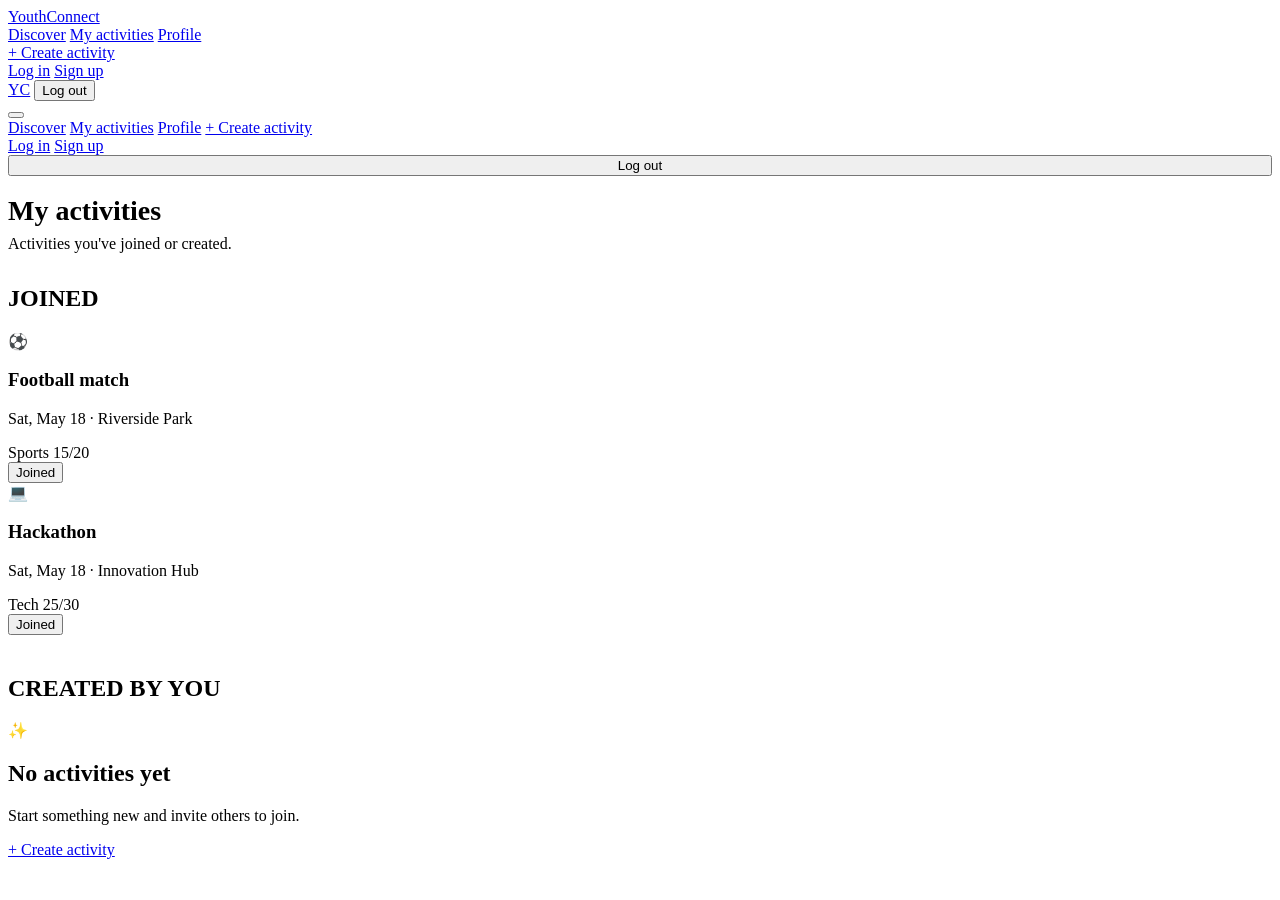
==== frontend/development-platform-massine_ayoub-master/activities.html @ 9eb91f44 "Add files via upload" ====
<!DOCTYPE html>
<html lang="en">
<head>
  <meta charset="UTF-8">
  <meta name="viewport" content="width=device-width, initial-scale=1.0">
  <title>YouthConnect — My Activities</title>
  <link rel="stylesheet" href="css/styles.css">
</head>
<body>
  <header class="navbar">
    <div class="navbar__inner">
      <a href="index.html" class="navbar__logo">YouthConnect</a>
      <nav class="navbar__nav" aria-label="Main navigation">
        <a href="index.html" class="navbar__link">Discover</a>
        <a href="activities.html" class="navbar__link navbar__link--active">My activities</a>
        <a href="profile.html" class="navbar__link">Profile</a>
      </nav>
      <div class="navbar__actions">
        <a href="create.html" class="btn-create nav-auth-only hidden">+ Create activity</a>
        <div class="navbar__auth-guest" id="navGuest">
          <a href="login.html" class="btn-nav-text">Log in</a>
          <a href="signup.html" class="btn-nav-signup">Sign up</a>
        </div>
        <div class="navbar__auth-user hidden" id="navUser">
          <a href="profile.html" class="navbar__avatar" id="navAvatar" aria-label="Profile">YC</a>
          <button type="button" class="btn-nav-logout" id="btnLogout">Log out</button>
        </div>
        <button type="button" class="navbar__hamburger" aria-label="Open menu" aria-expanded="false">
          <span></span><span></span><span></span>
        </button>
      </div>
    </div>
  </header>

  <nav class="mobile-menu" id="mobileMenu" aria-hidden="true">
    <a href="index.html" class="mobile-menu__link">Discover</a>
    <a href="activities.html" class="mobile-menu__link mobile-menu__link--active">My activities</a>
    <a href="profile.html" class="mobile-menu__link">Profile</a>
    <a href="create.html" class="btn-create nav-auth-only hidden">+ Create activity</a>
    <div class="mobile-menu__auth" id="mobileNavGuest">
      <a href="login.html" class="mobile-menu__link">Log in</a>
      <a href="signup.html" class="mobile-menu__link">Sign up</a>
    </div>
    <div class="mobile-menu__auth hidden" id="mobileNavUser">
      <button type="button" class="btn-nav-logout" id="btnLogoutMobile" style="width:100%">Log out</button>
    </div>
  </nav>

  <main class="main">
    <div class="page-header" style="text-align:left;padding-top:0">
      <h1 style="font-size:1.75rem;font-weight:800;margin-bottom:0.5rem">My activities</h1>
      <p style="color:var(--color-text-muted);margin:0">Activities you've joined or created.</p>
    </div>

    <section style="margin-top:2rem">
      <h2 class="section-title">JOINED</h2>
      <div class="activity-grid" style="margin-bottom:2.5rem">
        <article class="activity-card">
          <div class="activity-card__banner activity-card__banner--sports">
            <span class="activity-card__emoji">⚽</span>
          </div>
          <div class="activity-card__body">
            <h3 class="activity-card__title">Football match</h3>
            <p class="activity-card__meta">Sat, May 18 · Riverside Park</p>
            <div class="activity-card__footer">
              <div class="activity-card__left">
                <span class="badge badge--sports">Sports</span>
                <span class="activity-card__count">15/20</span>
              </div>
              <button type="button" class="btn-join joined">Joined</button>
            </div>
          </div>
        </article>
        <article class="activity-card">
          <div class="activity-card__banner activity-card__banner--tech">
            <span class="activity-card__emoji">💻</span>
          </div>
          <div class="activity-card__body">
            <h3 class="activity-card__title">Hackathon</h3>
            <p class="activity-card__meta">Sat, May 18 · Innovation Hub</p>
            <div class="activity-card__footer">
              <div class="activity-card__left">
                <span class="badge badge--tech">Tech</span>
                <span class="activity-card__count">25/30</span>
              </div>
              <button type="button" class="btn-join joined">Joined</button>
            </div>
          </div>
        </article>
      </div>

      <h2 class="section-title">CREATED BY YOU</h2>
      <div class="empty-state" id="createdEmpty">
        <div class="empty-state__icon">✨</div>
        <h2>No activities yet</h2>
        <p>Start something new and invite others to join.</p>
        <a href="create.html" class="btn btn--primary" style="display:inline-flex;width:auto;flex:none">+ Create activity</a>
      </div>
      <div class="activity-grid" id="createdList" style="display:none;margin-top:1rem"></div>
    </section>
  </main>

  <script src="js/app.js"></script>
  <script src="js/auth.js"></script>
  <script>
    (function () {
      const stored = JSON.parse(localStorage.getItem('youthconnect_created') || '[]');
      const empty = document.getElementById('createdEmpty');
      const list = document.getElementById('createdList');
      if (!stored.length) return;

      const emojiMap = { sports: '⚽', music: '🎵', art: '🎨', tech: '💻', outdoor: '🌿', other: '✨' };
      empty.style.display = 'none';
      list.style.display = 'grid';

      stored.forEach((item) => {
        const cat = item.category || 'other';
        const bannerCat = cat === 'other' ? 'music' : cat;
        const card = document.createElement('article');
        card.className = 'activity-card';
        card.innerHTML =
          '<div class="activity-card__banner activity-card__banner--' +
          bannerCat +
          '"><span class="activity-card__emoji">' +
          (emojiMap[cat] || '✨') +
          '</span></div>' +
          '<div class="activity-card__body"><h3 class="activity-card__title">' +
          item.title +
          '</h3><p class="activity-card__meta">' +
          (item.date || 'TBD') +
          ' · ' +
          (item.location || 'TBD') +
          '</p><div class="activity-card__footer"><span class="badge badge--' +
          bannerCat +
          '">' +
          cat.charAt(0).toUpperCase() +
          cat.slice(1) +
          '</span><span class="activity-card__count">1/' +
          (item.maxParticipants === 'unlimited' ? '∞' : item.maxParticipants) +
          '</span></div></div>';
        list.appendChild(card);
      });
    })();
  </script>
</body>
</html>
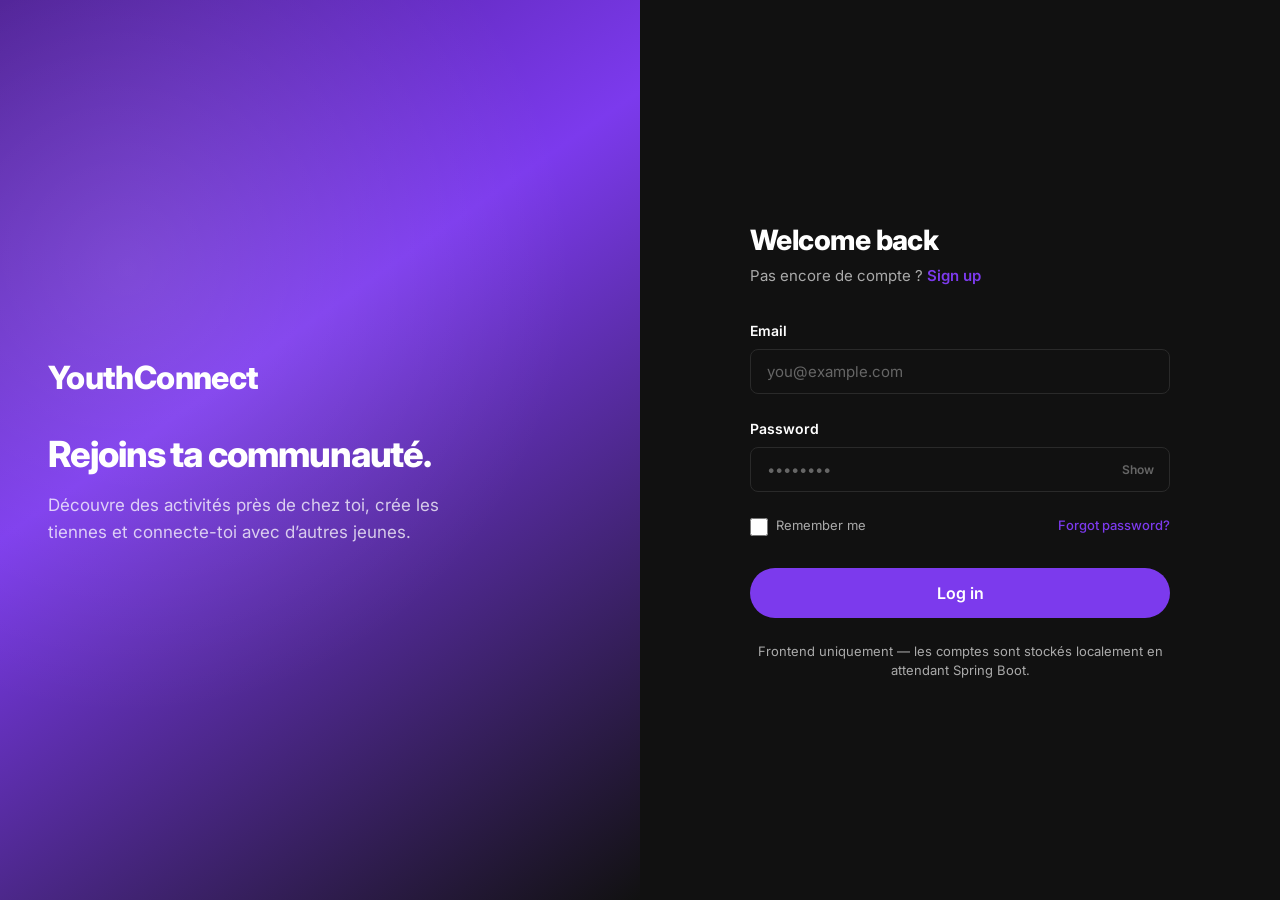
==== commit 3c6c520b: "Add files via upload" ====
--- a/frontend/development-platform-massine_ayoub-master/activities.html
+++ b/frontend/development-platform-massine_ayoub-master/activities.html
@@ -103,44 +103,75 @@
   <script src="js/app.js"></script>
   <script src="js/auth.js"></script>
   <script>
-    (function () {
-      const stored = JSON.parse(localStorage.getItem('youthconnect_created') || '[]');
+  (async function () {
+    const session = JSON.parse(localStorage.getItem('youthconnect_session') || 'null');
+    if (!session) return;
+
+    const API = 'http://localhost:8080/api';
+    const emojiMap = { sports: '⚽', music: '🎵', art: '🎨', tech: '💻', outdoor: '🌿', other: '✨' };
+
+    function createCard(activity, isJoined) {
+      const cat = activity.category?.name?.toLowerCase() || 'other';
+      const bannerCat = cat === 'other' ? 'music' : cat;
+      const card = document.createElement('article');
+      card.className = 'activity-card';
+      card.innerHTML = `
+        <div class="activity-card__banner activity-card__banner--${bannerCat}">
+          <span class="activity-card__emoji">${emojiMap[cat] || '✨'}</span>
+        </div>
+        <div class="activity-card__body">
+          <h3 class="activity-card__title">${activity.title}</h3>
+          <p class="activity-card__meta">${activity.activityDate ? new Date(activity.activityDate).toDateString() : 'TBD'} · ${activity.location || 'TBD'}</p>
+          <div class="activity-card__footer">
+            <div class="activity-card__left">
+              <span class="badge badge--${bannerCat}">${cat.charAt(0).toUpperCase() + cat.slice(1)}</span>
+              <span class="activity-card__count">0/${activity.maxParticipants || '∞'}</span>
+            </div>
+            ${isJoined ? '<button type="button" class="btn-join joined">Joined</button>' : ''}
+          </div>
+        </div>`;
+      return card;
+    }
+
+    // Load joined activities
+    try {
+      const res = await fetch(`${API}/activities/joined?email=${session.email}`);
+      const participations = await res.json();
+      const joinedGrid = document.querySelector('.activity-grid');
+
+      joinedGrid.innerHTML = '';
+      if (participations.length === 0) {
+        joinedGrid.innerHTML = '<p style="color:var(--color-text-muted)">You haven\'t joined any activities yet.</p>';
+      } else {
+        participations.forEach(p => {
+          joinedGrid.appendChild(createCard(p.activity, true));
+        });
+      }
+    } catch(e) {
+      console.error('Could not load joined activities:', e);
+    }
+
+    // Load created activities
+    try {
+      const res = await fetch(`${API}/activities/created?email=${session.email}`);
+      const created = await res.json();
       const empty = document.getElementById('createdEmpty');
       const list = document.getElementById('createdList');
-      if (!stored.length) return;
 
-      const emojiMap = { sports: '⚽', music: '🎵', art: '🎨', tech: '💻', outdoor: '🌿', other: '✨' };
-      empty.style.display = 'none';
-      list.style.display = 'grid';
-
-      stored.forEach((item) => {
-        const cat = item.category || 'other';
-        const bannerCat = cat === 'other' ? 'music' : cat;
-        const card = document.createElement('article');
-        card.className = 'activity-card';
-        card.innerHTML =
-          '<div class="activity-card__banner activity-card__banner--' +
-          bannerCat +
-          '"><span class="activity-card__emoji">' +
-          (emojiMap[cat] || '✨') +
-          '</span></div>' +
-          '<div class="activity-card__body"><h3 class="activity-card__title">' +
-          item.title +
-          '</h3><p class="activity-card__meta">' +
-          (item.date || 'TBD') +
-          ' · ' +
-          (item.location || 'TBD') +
-          '</p><div class="activity-card__footer"><span class="badge badge--' +
-          bannerCat +
-          '">' +
-          cat.charAt(0).toUpperCase() +
-          cat.slice(1) +
-          '</span><span class="activity-card__count">1/' +
-          (item.maxParticipants === 'unlimited' ? '∞' : item.maxParticipants) +
-          '</span></div></div>';
-        list.appendChild(card);
-      });
-    })();
-  </script>
+      if (created.length === 0) {
+        empty.style.display = '';
+        list.style.display = 'none';
+      } else {
+        empty.style.display = 'none';
+        list.style.display = 'grid';
+        created.forEach(activity => {
+          list.appendChild(createCard(activity, false));
+        });
+      }
+    } catch(e) {
+      console.error('Could not load created activities:', e);
+    }
+  })();
+</script>
 </body>
 </html>
--- a/frontend/development-platform-massine_ayoub-master/css/styles.css
+++ b/frontend/development-platform-massine_ayoub-master/css/styles.css
@@ -0,0 +1,1345 @@
+/* YouthConnect — Design System */
+:root {
+  --color-bg: #111111;
+  --color-bg-elevated: #1a1a1a;
+  --color-card: #1e1e1e;
+  --color-card-hover: #242424;
+  --color-primary: #7c3aed;
+  --color-primary-hover: #6d28d9;
+  --color-primary-glow: rgba(124, 58, 237, 0.35);
+  --color-text: #ffffff;
+  --color-text-muted: #aaaaaa;
+  --color-text-dim: #666666;
+  --color-border: #2a2a2a;
+  --color-border-focus: #7c3aed;
+
+  --badge-sports: #22c55e;
+  --badge-sports-bg: rgba(34, 197, 94, 0.15);
+  --badge-music: #a855f7;
+  --badge-music-bg: rgba(168, 85, 247, 0.15);
+  --badge-art: #f97316;
+  --badge-art-bg: rgba(249, 115, 22, 0.15);
+  --badge-tech: #3b82f6;
+  --badge-tech-bg: rgba(59, 130, 246, 0.15);
+  --badge-outdoor: #14b8a6;
+  --badge-outdoor-bg: rgba(20, 184, 166, 0.15);
+
+  --banner-sports: linear-gradient(135deg, #166534 0%, #22c55e 50%, #4ade80 100%);
+  --banner-music: linear-gradient(135deg, #581c87 0%, #a855f7 50%, #c084fc 100%);
+  --banner-art: linear-gradient(135deg, #9a3412 0%, #fb923c 50%, #fdba74 100%);
+  --banner-tech: linear-gradient(135deg, #1e3a8a 0%, #3b82f6 50%, #60a5fa 100%);
+  --banner-outdoor: linear-gradient(135deg, #134e4a 0%, #14b8a6 50%, #2dd4bf 100%);
+
+  --radius-card: 12px;
+  --radius-input: 8px;
+  --radius-pill: 9999px;
+
+  --space-xs: 0.25rem;
+  --space-sm: 0.5rem;
+  --space-md: 1rem;
+  --space-lg: 1.5rem;
+  --space-xl: 2rem;
+  --space-2xl: 3rem;
+
+  --transition: 0.2s ease;
+  --shadow-card: 0 4px 24px rgba(0, 0, 0, 0.4);
+  --shadow-card-hover: 0 12px 40px rgba(0, 0, 0, 0.5), 0 0 0 1px rgba(124, 58, 237, 0.1);
+  --nav-height: 72px;
+  --max-width: 1200px;
+}
+
+*,
+*::before,
+*::after {
+  box-sizing: border-box;
+  margin: 0;
+  padding: 0;
+}
+
+html {
+  scroll-behavior: smooth;
+}
+
+body {
+  font-family: 'Inter', -apple-system, BlinkMacSystemFont, sans-serif;
+  background: var(--color-bg);
+  color: var(--color-text);
+  line-height: 1.5;
+  min-height: 100vh;
+  -webkit-font-smoothing: antialiased;
+}
+
+a {
+  color: inherit;
+  text-decoration: none;
+}
+
+img {
+  max-width: 100%;
+  display: block;
+}
+
+button {
+  font-family: inherit;
+  cursor: pointer;
+  border: none;
+  background: none;
+}
+
+input,
+textarea,
+select {
+  font-family: inherit;
+}
+
+/* ——— Navbar ——— */
+.navbar {
+  position: sticky;
+  top: 0;
+  z-index: 100;
+  background: rgba(17, 17, 17, 0.85);
+  backdrop-filter: blur(16px);
+  border-bottom: 1px solid var(--color-border);
+  height: var(--nav-height);
+}
+
+.navbar__inner {
+  max-width: var(--max-width);
+  margin: 0 auto;
+  padding: 0 var(--space-lg);
+  height: 100%;
+  display: flex;
+  align-items: center;
+  justify-content: space-between;
+  gap: var(--space-md);
+}
+
+.navbar__logo {
+  font-size: 1.25rem;
+  font-weight: 800;
+  letter-spacing: -0.02em;
+  background: linear-gradient(135deg, #fff 0%, #c4b5fd 100%);
+  -webkit-background-clip: text;
+  -webkit-text-fill-color: transparent;
+  background-clip: text;
+  flex-shrink: 0;
+}
+
+.navbar__nav {
+  display: none;
+  align-items: center;
+  gap: var(--space-xl);
+}
+
+.navbar__link {
+  font-size: 0.9375rem;
+  font-weight: 500;
+  color: var(--color-text-muted);
+  padding: var(--space-xs) 0;
+  position: relative;
+  transition: color var(--transition);
+}
+
+.navbar__link:hover {
+  color: var(--color-text);
+}
+
+.navbar__link--active {
+  color: var(--color-text);
+}
+
+.navbar__link--active::after {
+  content: '';
+  position: absolute;
+  bottom: -4px;
+  left: 0;
+  right: 0;
+  height: 2px;
+  background: var(--color-primary);
+  border-radius: var(--radius-pill);
+}
+
+.navbar__actions {
+  display: flex;
+  align-items: center;
+  gap: var(--space-md);
+}
+
+.btn-create {
+  display: none;
+  align-items: center;
+  gap: var(--space-sm);
+  padding: 0.5rem 1.25rem;
+  background: var(--color-primary);
+  color: #fff;
+  font-size: 0.875rem;
+  font-weight: 600;
+  border-radius: var(--radius-pill);
+  transition: background var(--transition), transform var(--transition), box-shadow var(--transition);
+}
+
+.btn-create:hover {
+  background: var(--color-primary-hover);
+  transform: translateY(-1px);
+  box-shadow: 0 4px 20px var(--color-primary-glow);
+}
+
+.navbar__avatar {
+  width: 40px;
+  height: 40px;
+  border-radius: 50%;
+  background: linear-gradient(135deg, var(--color-primary), #ec4899);
+  display: flex;
+  align-items: center;
+  justify-content: center;
+  font-size: 0.875rem;
+  font-weight: 700;
+  border: 2px solid var(--color-border);
+  transition: border-color var(--transition), transform var(--transition);
+}
+
+.navbar__avatar:hover {
+  border-color: var(--color-primary);
+  transform: scale(1.05);
+}
+
+.navbar__hamburger {
+  display: flex;
+  flex-direction: column;
+  justify-content: center;
+  gap: 5px;
+  width: 40px;
+  height: 40px;
+  padding: 8px;
+  border-radius: var(--radius-input);
+  transition: background var(--transition);
+}
+
+.navbar__hamburger:hover {
+  background: var(--color-card);
+}
+
+.navbar__hamburger span {
+  display: block;
+  height: 2px;
+  background: var(--color-text);
+  border-radius: 2px;
+  transition: transform var(--transition), opacity var(--transition);
+}
+
+.navbar__hamburger.is-open span:nth-child(1) {
+  transform: translateY(7px) rotate(45deg);
+}
+
+.navbar__hamburger.is-open span:nth-child(2) {
+  opacity: 0;
+}
+
+.navbar__hamburger.is-open span:nth-child(3) {
+  transform: translateY(-7px) rotate(-45deg);
+}
+
+.mobile-menu {
+  display: none;
+  position: fixed;
+  top: var(--nav-height);
+  left: 0;
+  right: 0;
+  bottom: 0;
+  background: var(--color-bg);
+  z-index: 99;
+  padding: var(--space-xl) var(--space-lg);
+  flex-direction: column;
+  gap: var(--space-lg);
+  border-top: 1px solid var(--color-border);
+  animation: slideDown 0.25s ease;
+}
+
+.mobile-menu.is-open {
+  display: flex;
+}
+
+.mobile-menu__link {
+  font-size: 1.25rem;
+  font-weight: 600;
+  color: var(--color-text-muted);
+  padding: var(--space-md) 0;
+  border-bottom: 1px solid var(--color-border);
+  transition: color var(--transition);
+}
+
+.mobile-menu__link--active {
+  color: var(--color-primary);
+}
+
+.mobile-menu .btn-create {
+  display: flex;
+  justify-content: center;
+  width: 100%;
+  padding: var(--space-md);
+  font-size: 1rem;
+  margin-top: var(--space-md);
+}
+
+@keyframes slideDown {
+  from {
+    opacity: 0;
+    transform: translateY(-8px);
+  }
+  to {
+    opacity: 1;
+    transform: translateY(0);
+  }
+}
+
+@media (min-width: 768px) {
+  .navbar__nav {
+    display: flex;
+  }
+
+  .btn-create {
+    display: flex;
+  }
+
+  .navbar__hamburger {
+    display: none;
+  }
+}
+
+/* ——— Main layout ——— */
+.main {
+  max-width: var(--max-width);
+  margin: 0 auto;
+  padding: var(--space-xl) var(--space-lg) var(--space-2xl);
+}
+
+/* ——— Filter tabs ——— */
+.filter-tabs {
+  display: flex;
+  gap: var(--space-xl);
+  margin-bottom: var(--space-xl);
+  border-bottom: 1px solid var(--color-border);
+  overflow-x: auto;
+  -webkit-overflow-scrolling: touch;
+  scrollbar-width: none;
+}
+
+.filter-tabs::-webkit-scrollbar {
+  display: none;
+}
+
+.filter-tab {
+  font-size: 0.9375rem;
+  font-weight: 500;
+  color: var(--color-text-muted);
+  padding: var(--space-md) 0;
+  white-space: nowrap;
+  position: relative;
+  transition: color var(--transition);
+  flex-shrink: 0;
+}
+
+.filter-tab:hover {
+  color: var(--color-text);
+}
+
+.filter-tab--active {
+  color: var(--color-text);
+}
+
+.filter-tab--active::after {
+  content: '';
+  position: absolute;
+  bottom: -1px;
+  left: 0;
+  right: 0;
+  height: 2px;
+  background: var(--color-primary);
+  border-radius: var(--radius-pill);
+}
+
+/* ——— Search ——— */
+.search-bar {
+  position: relative;
+  margin-bottom: var(--space-lg);
+}
+
+.search-bar__icon {
+  position: absolute;
+  left: var(--space-md);
+  top: 50%;
+  transform: translateY(-50%);
+  color: var(--color-text-dim);
+  pointer-events: none;
+}
+
+.search-bar__input {
+  width: 100%;
+  padding: 0.875rem 1rem 0.875rem 2.75rem;
+  background: var(--color-card);
+  border: 1px solid var(--color-border);
+  border-radius: var(--radius-input);
+  color: var(--color-text);
+  font-size: 0.9375rem;
+  transition: border-color var(--transition), box-shadow var(--transition);
+}
+
+.search-bar__input::placeholder {
+  color: var(--color-text-dim);
+}
+
+.search-bar__input:focus {
+  outline: none;
+  border-color: var(--color-primary);
+  box-shadow: 0 0 0 3px var(--color-primary-glow);
+}
+
+/* ——— Category pills ——— */
+.category-pills {
+  display: flex;
+  gap: var(--space-sm);
+  margin-bottom: var(--space-2xl);
+  overflow-x: auto;
+  padding-bottom: var(--space-xs);
+  scrollbar-width: none;
+}
+
+.category-pills::-webkit-scrollbar {
+  display: none;
+}
+
+.category-pill {
+  padding: 0.5rem 1.125rem;
+  font-size: 0.875rem;
+  font-weight: 500;
+  color: var(--color-text-muted);
+  background: var(--color-card);
+  border: 1px solid var(--color-border);
+  border-radius: var(--radius-pill);
+  white-space: nowrap;
+  transition: all var(--transition);
+  flex-shrink: 0;
+}
+
+.category-pill:hover {
+  color: var(--color-text);
+  border-color: var(--color-primary);
+  box-shadow: 0 0 12px var(--color-primary-glow);
+}
+
+.category-pill--active {
+  color: #fff;
+  background: var(--color-primary);
+  border-color: var(--color-primary);
+  box-shadow: 0 0 20px var(--color-primary-glow);
+}
+
+/* ——— Section title ——— */
+.section-title {
+  font-size: 0.75rem;
+  font-weight: 700;
+  letter-spacing: 0.12em;
+  color: var(--color-text-muted);
+  margin-bottom: var(--space-lg);
+}
+
+/* ——— Activity grid ——— */
+.activity-grid {
+  display: grid;
+  grid-template-columns: 1fr;
+  gap: var(--space-lg);
+}
+
+@media (min-width: 640px) {
+  .activity-grid {
+    grid-template-columns: repeat(2, 1fr);
+  }
+}
+
+@media (min-width: 1024px) {
+  .activity-grid {
+    grid-template-columns: repeat(3, 1fr);
+  }
+}
+
+/* ——— Activity card ——— */
+.activity-card {
+  background: var(--color-card);
+  border-radius: var(--radius-card);
+  border: 1px solid var(--color-border);
+  overflow: hidden;
+  transition: transform var(--transition), box-shadow var(--transition), border-color var(--transition);
+}
+
+.activity-card:hover {
+  transform: scale(1.02) translateY(-4px);
+  box-shadow: var(--shadow-card-hover);
+  border-color: rgba(124, 58, 237, 0.2);
+}
+
+.activity-card__banner {
+  height: 140px;
+  display: flex;
+  align-items: center;
+  justify-content: center;
+  position: relative;
+  overflow: hidden;
+}
+
+.activity-card__banner::before {
+  content: '';
+  position: absolute;
+  inset: 0;
+  background: radial-gradient(circle at 30% 20%, rgba(255, 255, 255, 0.15) 0%, transparent 50%);
+}
+
+.activity-card__banner--sports {
+  background: var(--banner-sports);
+}
+
+.activity-card__banner--music {
+  background: var(--banner-music);
+}
+
+.activity-card__banner--art {
+  background: var(--banner-art);
+}
+
+.activity-card__banner--tech {
+  background: var(--banner-tech);
+}
+
+.activity-card__emoji {
+  font-size: 3.5rem;
+  position: relative;
+  z-index: 1;
+  filter: drop-shadow(0 4px 12px rgba(0, 0, 0, 0.3));
+}
+
+.activity-card__body {
+  padding: var(--space-lg);
+}
+
+.activity-card__title {
+  font-size: 1.125rem;
+  font-weight: 700;
+  margin-bottom: var(--space-xs);
+  letter-spacing: -0.01em;
+}
+
+.activity-card__meta {
+  font-size: 0.8125rem;
+  color: var(--color-text-muted);
+  margin-bottom: var(--space-md);
+}
+
+.activity-card__footer {
+  display: flex;
+  align-items: center;
+  justify-content: space-between;
+  gap: var(--space-sm);
+  flex-wrap: wrap;
+}
+
+.activity-card__left {
+  display: flex;
+  align-items: center;
+  gap: var(--space-sm);
+  flex-wrap: wrap;
+}
+
+.badge {
+  font-size: 0.6875rem;
+  font-weight: 600;
+  text-transform: uppercase;
+  letter-spacing: 0.04em;
+  padding: 0.25rem 0.625rem;
+  border-radius: var(--radius-pill);
+}
+
+.badge--sports {
+  color: var(--badge-sports);
+  background: var(--badge-sports-bg);
+}
+
+.badge--music {
+  color: var(--badge-music);
+  background: var(--badge-music-bg);
+}
+
+.badge--art {
+  color: var(--badge-art);
+  background: var(--badge-art-bg);
+}
+
+.badge--tech {
+  color: var(--badge-tech);
+  background: var(--badge-tech-bg);
+}
+
+.badge--outdoor {
+  color: var(--badge-outdoor);
+  background: var(--badge-outdoor-bg);
+}
+
+.activity-card__count {
+  font-size: 0.8125rem;
+  color: var(--color-text-muted);
+  font-weight: 500;
+}
+
+.btn-join {
+  padding: 0.5rem 1.25rem;
+  font-size: 0.8125rem;
+  font-weight: 600;
+  color: var(--color-primary);
+  background: transparent;
+  border: 1.5px solid var(--color-primary);
+  border-radius: var(--radius-pill);
+  transition: all var(--transition);
+  margin-left: auto;
+}
+
+.btn-join:hover {
+  color: #fff;
+  background: var(--color-primary);
+  box-shadow: 0 4px 16px var(--color-primary-glow);
+}
+
+.btn-join.joined {
+  color: #fff;
+  background: var(--color-primary);
+  border-color: var(--color-primary);
+}
+
+.btn-join--full,
+.btn-join:disabled {
+  opacity: 0.5;
+  cursor: not-allowed;
+  border-color: var(--color-border);
+  color: var(--color-text-muted);
+}
+
+.btn-join--full:hover,
+.btn-join:disabled:hover {
+  background: transparent;
+  box-shadow: none;
+  transform: none;
+}
+
+/* ——— Skeleton loading ——— */
+.skeleton {
+  background: linear-gradient(
+    90deg,
+    var(--color-card) 0%,
+    var(--color-card-hover) 50%,
+    var(--color-card) 100%
+  );
+  background-size: 200% 100%;
+  animation: shimmer 1.5s infinite;
+  border-radius: var(--radius-card);
+}
+
+.skeleton--card {
+  height: 320px;
+}
+
+@keyframes shimmer {
+  0% {
+    background-position: 200% 0;
+  }
+  100% {
+    background-position: -200% 0;
+  }
+}
+
+/* ——— Create page ——— */
+.page-create {
+  min-height: calc(100vh - var(--nav-height));
+  display: flex;
+  align-items: flex-start;
+  justify-content: center;
+  padding: var(--space-xl) var(--space-lg) var(--space-2xl);
+}
+
+.form-card {
+  width: 100%;
+  max-width: 560px;
+  background: var(--color-card);
+  border: 1px solid var(--color-border);
+  border-radius: var(--radius-card);
+  padding: var(--space-2xl);
+  box-shadow: var(--shadow-card);
+}
+
+.form-card__title {
+  font-size: 1.75rem;
+  font-weight: 800;
+  letter-spacing: -0.02em;
+  margin-bottom: var(--space-xs);
+}
+
+.form-card__subtitle {
+  font-size: 0.9375rem;
+  color: var(--color-text-muted);
+  margin-bottom: var(--space-2xl);
+}
+
+.form-group {
+  margin-bottom: var(--space-lg);
+}
+
+.form-label {
+  display: flex;
+  justify-content: space-between;
+  align-items: baseline;
+  font-size: 0.875rem;
+  font-weight: 600;
+  margin-bottom: var(--space-sm);
+  color: var(--color-text);
+}
+
+.form-label__counter {
+  font-weight: 400;
+  color: var(--color-text-dim);
+  font-size: 0.8125rem;
+}
+
+.form-input,
+.form-textarea {
+  width: 100%;
+  padding: 0.75rem 1rem;
+  background: var(--color-bg);
+  border: 1px solid var(--color-border);
+  border-radius: var(--radius-input);
+  color: var(--color-text);
+  font-size: 0.9375rem;
+  transition: border-color var(--transition), box-shadow var(--transition);
+}
+
+.form-textarea {
+  min-height: 120px;
+  resize: vertical;
+}
+
+.form-input::placeholder,
+.form-textarea::placeholder {
+  color: var(--color-text-dim);
+}
+
+.form-input:focus,
+.form-textarea:focus {
+  outline: none;
+  border-color: var(--color-primary);
+  box-shadow: 0 0 0 3px var(--color-primary-glow);
+}
+
+.form-row {
+  display: grid;
+  grid-template-columns: 1fr;
+  gap: var(--space-md);
+}
+
+@media (min-width: 480px) {
+  .form-row {
+    grid-template-columns: 1fr 1fr;
+  }
+}
+
+.form-hint {
+  font-size: 0.75rem;
+  color: var(--color-text-dim);
+  margin-top: var(--space-xs);
+}
+
+/* Category selector grid */
+.category-grid {
+  display: grid;
+  grid-template-columns: repeat(3, 1fr);
+  gap: var(--space-sm);
+}
+
+.category-btn {
+  display: flex;
+  flex-direction: column;
+  align-items: center;
+  gap: var(--space-xs);
+  padding: var(--space-md) var(--space-sm);
+  background: var(--color-bg);
+  border: 1.5px solid var(--color-border);
+  border-radius: var(--radius-input);
+  color: var(--color-text-muted);
+  font-size: 0.75rem;
+  font-weight: 500;
+  transition: all var(--transition);
+}
+
+.category-btn__emoji {
+  font-size: 1.5rem;
+}
+
+.category-btn:hover {
+  border-color: var(--color-primary);
+  color: var(--color-text);
+}
+
+.category-btn--selected {
+  border-color: var(--color-primary);
+  background: rgba(124, 58, 237, 0.12);
+  color: var(--color-text);
+  box-shadow: 0 0 16px var(--color-primary-glow);
+}
+
+/* Upload area */
+.upload-area {
+  border: 2px dashed var(--color-border);
+  border-radius: var(--radius-input);
+  padding: var(--space-2xl);
+  text-align: center;
+  cursor: pointer;
+  transition: border-color var(--transition), background var(--transition);
+  position: relative;
+}
+
+.upload-area:hover {
+  border-color: var(--color-primary);
+  background: rgba(124, 58, 237, 0.05);
+}
+
+.upload-area__icon {
+  font-size: 2rem;
+  margin-bottom: var(--space-sm);
+  opacity: 0.6;
+}
+
+.upload-area__text {
+  font-size: 0.875rem;
+  color: var(--color-text-muted);
+}
+
+.upload-area__text strong {
+  color: var(--color-primary);
+}
+
+.upload-area input[type='file'] {
+  position: absolute;
+  inset: 0;
+  opacity: 0;
+  cursor: pointer;
+}
+
+.upload-area.has-image {
+  padding: 0;
+  border-style: solid;
+  overflow: hidden;
+}
+
+.upload-area.has-image img {
+  width: 100%;
+  height: 160px;
+  object-fit: cover;
+}
+
+/* Form actions */
+.form-actions {
+  display: flex;
+  gap: var(--space-md);
+  margin-top: var(--space-2xl);
+  flex-wrap: wrap;
+}
+
+.btn {
+  flex: 1;
+  min-width: 140px;
+  padding: 0.875rem 1.5rem;
+  font-size: 0.9375rem;
+  font-weight: 600;
+  border-radius: var(--radius-pill);
+  transition: all var(--transition);
+  text-align: center;
+}
+
+.btn--outline {
+  color: var(--color-text);
+  background: transparent;
+  border: 1.5px solid var(--color-border);
+}
+
+.btn--outline:hover {
+  border-color: var(--color-text-muted);
+  background: var(--color-bg-elevated);
+}
+
+.btn--primary {
+  color: #fff;
+  background: var(--color-primary);
+  border: 1.5px solid var(--color-primary);
+  display: inline-flex;
+  align-items: center;
+  justify-content: center;
+  gap: var(--space-sm);
+}
+
+.btn--primary:hover {
+  background: var(--color-primary-hover);
+  border-color: var(--color-primary-hover);
+  box-shadow: 0 4px 24px var(--color-primary-glow);
+  transform: translateY(-1px);
+}
+
+/* ——— Placeholder pages ——— */
+.page-header {
+  text-align: center;
+  padding: var(--space-2xl) 0;
+}
+
+.page-header h1 {
+  font-size: 2rem;
+  font-weight: 800;
+  margin-bottom: var(--space-sm);
+}
+
+.page-header p {
+  color: var(--color-text-muted);
+  max-width: 400px;
+  margin: 0 auto;
+}
+
+.empty-state {
+  text-align: center;
+  padding: var(--space-2xl);
+  background: var(--color-card);
+  border-radius: var(--radius-card);
+  border: 1px dashed var(--color-border);
+}
+
+.empty-state__icon {
+  font-size: 3rem;
+  margin-bottom: var(--space-md);
+}
+
+.empty-state h2 {
+  font-size: 1.25rem;
+  margin-bottom: var(--space-sm);
+}
+
+.empty-state p {
+  color: var(--color-text-muted);
+  margin-bottom: var(--space-lg);
+}
+
+/* Profile */
+.profile-card {
+  max-width: 480px;
+  margin: 0 auto;
+  background: var(--color-card);
+  border-radius: var(--radius-card);
+  border: 1px solid var(--color-border);
+  padding: var(--space-2xl);
+  text-align: center;
+}
+
+.profile-card__avatar {
+  width: 96px;
+  height: 96px;
+  border-radius: 50%;
+  background: linear-gradient(135deg, var(--color-primary), #ec4899);
+  display: flex;
+  align-items: center;
+  justify-content: center;
+  font-size: 2rem;
+  font-weight: 800;
+  margin: 0 auto var(--space-lg);
+  border: 3px solid var(--color-border);
+}
+
+.profile-card__name {
+  font-size: 1.5rem;
+  font-weight: 700;
+  margin-bottom: var(--space-xs);
+}
+
+.profile-card__bio {
+  color: var(--color-text-muted);
+  font-size: 0.9375rem;
+  margin-bottom: var(--space-xl);
+}
+
+.profile-stats {
+  display: grid;
+  grid-template-columns: repeat(3, 1fr);
+  gap: var(--space-md);
+  padding-top: var(--space-lg);
+  border-top: 1px solid var(--color-border);
+}
+
+.profile-stat__value {
+  font-size: 1.5rem;
+  font-weight: 800;
+  color: var(--color-primary);
+}
+
+.profile-stat__label {
+  font-size: 0.75rem;
+  color: var(--color-text-muted);
+  text-transform: uppercase;
+  letter-spacing: 0.05em;
+}
+
+/* Hidden cards for filter */
+.activity-card.hidden {
+  display: none;
+}
+
+/* Toast notification */
+.toast {
+  position: fixed;
+  bottom: var(--space-xl);
+  left: 50%;
+  transform: translateX(-50%) translateY(100px);
+  background: var(--color-card);
+  border: 1px solid var(--color-primary);
+  color: var(--color-text);
+  padding: var(--space-md) var(--space-xl);
+  border-radius: var(--radius-pill);
+  font-size: 0.875rem;
+  font-weight: 500;
+  box-shadow: var(--shadow-card-hover);
+  z-index: 200;
+  opacity: 0;
+  transition: transform 0.3s ease, opacity 0.3s ease;
+  pointer-events: none;
+}
+
+.toast.show {
+  transform: translateX(-50%) translateY(0);
+  opacity: 1;
+}
+
+/* ——— Auth (login / sign up) ——— */
+.page-auth {
+  min-height: 100vh;
+  display: grid;
+  grid-template-columns: 1fr;
+}
+
+@media (min-width: 900px) {
+  .page-auth {
+    grid-template-columns: 1fr 1fr;
+  }
+}
+
+.auth-hero {
+  display: none;
+  position: relative;
+  padding: var(--space-2xl);
+  background: linear-gradient(145deg, #4c1d95 0%, #7c3aed 40%, #111 100%);
+  overflow: hidden;
+}
+
+@media (min-width: 900px) {
+  .auth-hero {
+    display: flex;
+    flex-direction: column;
+    justify-content: center;
+    min-height: 100vh;
+  }
+}
+
+.auth-hero::before {
+  content: '';
+  position: absolute;
+  inset: 0;
+  background: radial-gradient(circle at 20% 30%, rgba(255, 255, 255, 0.12), transparent 55%);
+}
+
+.auth-hero__content {
+  position: relative;
+  z-index: 1;
+  max-width: 420px;
+}
+
+.auth-hero__logo {
+  font-size: 2rem;
+  font-weight: 800;
+  letter-spacing: -0.02em;
+  margin-bottom: var(--space-xl);
+}
+
+.auth-hero__title {
+  font-size: 2.25rem;
+  font-weight: 800;
+  line-height: 1.15;
+  letter-spacing: -0.03em;
+  margin-bottom: var(--space-md);
+}
+
+.auth-hero__text {
+  color: rgba(255, 255, 255, 0.75);
+  font-size: 1.0625rem;
+  line-height: 1.6;
+}
+
+.auth-panel {
+  display: flex;
+  align-items: center;
+  justify-content: center;
+  padding: var(--space-xl) var(--space-lg);
+  min-height: 100vh;
+}
+
+.auth-card {
+  width: 100%;
+  max-width: 420px;
+}
+
+.auth-card__logo-mobile {
+  font-size: 1.5rem;
+  font-weight: 800;
+  margin-bottom: var(--space-xl);
+  background: linear-gradient(135deg, #fff, #c4b5fd);
+  -webkit-background-clip: text;
+  -webkit-text-fill-color: transparent;
+  background-clip: text;
+}
+
+@media (min-width: 900px) {
+  .auth-card__logo-mobile {
+    display: none;
+  }
+}
+
+.auth-card__title {
+  font-size: 1.75rem;
+  font-weight: 800;
+  letter-spacing: -0.02em;
+  margin-bottom: var(--space-xs);
+}
+
+.auth-card__subtitle {
+  color: var(--color-text-muted);
+  font-size: 0.9375rem;
+  margin-bottom: var(--space-xl);
+}
+
+.auth-card__subtitle a {
+  color: var(--color-primary);
+  font-weight: 600;
+  transition: color var(--transition);
+}
+
+.auth-card__subtitle a:hover {
+  color: #a78bfa;
+}
+
+.auth-error {
+  display: none;
+  padding: var(--space-md);
+  margin-bottom: var(--space-lg);
+  background: rgba(239, 68, 68, 0.12);
+  border: 1px solid rgba(239, 68, 68, 0.35);
+  border-radius: var(--radius-input);
+  color: #fca5a5;
+  font-size: 0.875rem;
+}
+
+.auth-error.show {
+  display: block;
+}
+
+.form-check {
+  display: flex;
+  align-items: flex-start;
+  gap: var(--space-sm);
+  margin-bottom: var(--space-lg);
+}
+
+.form-check input {
+  width: 18px;
+  height: 18px;
+  margin-top: 2px;
+  accent-color: var(--color-primary);
+  cursor: pointer;
+}
+
+.form-check label {
+  font-size: 0.8125rem;
+  color: var(--color-text-muted);
+  cursor: pointer;
+  line-height: 1.4;
+}
+
+.form-check label a {
+  color: var(--color-primary);
+  font-weight: 500;
+}
+
+.auth-row {
+  display: flex;
+  align-items: center;
+  justify-content: space-between;
+  gap: var(--space-md);
+  margin-bottom: var(--space-lg);
+  flex-wrap: wrap;
+}
+
+.auth-row .form-check {
+  margin-bottom: 0;
+}
+
+.auth-link {
+  font-size: 0.8125rem;
+  color: var(--color-primary);
+  font-weight: 500;
+}
+
+.auth-link:hover {
+  color: #a78bfa;
+}
+
+.btn-auth-submit {
+  width: 100%;
+  padding: 0.9375rem;
+  font-size: 1rem;
+  font-weight: 600;
+  color: #fff;
+  background: var(--color-primary);
+  border: none;
+  border-radius: var(--radius-pill);
+  transition: all var(--transition);
+  margin-top: var(--space-sm);
+}
+
+.btn-auth-submit:hover {
+  background: var(--color-primary-hover);
+  box-shadow: 0 4px 24px var(--color-primary-glow);
+  transform: translateY(-1px);
+}
+
+.btn-auth-submit:disabled {
+  opacity: 0.6;
+  cursor: not-allowed;
+  transform: none;
+  box-shadow: none;
+}
+
+.auth-divider {
+  display: flex;
+  align-items: center;
+  gap: var(--space-md);
+  margin: var(--space-xl) 0;
+  color: var(--color-text-dim);
+  font-size: 0.75rem;
+  text-transform: uppercase;
+  letter-spacing: 0.08em;
+}
+
+.auth-divider::before,
+.auth-divider::after {
+  content: '';
+  flex: 1;
+  height: 1px;
+  background: var(--color-border);
+}
+
+.password-wrap {
+  position: relative;
+}
+
+.password-wrap .form-input {
+  padding-right: 2.75rem;
+}
+
+.btn-toggle-pw {
+  position: absolute;
+  right: 0.75rem;
+  top: 50%;
+  transform: translateY(-50%);
+  color: var(--color-text-dim);
+  font-size: 0.75rem;
+  font-weight: 600;
+  padding: 0.25rem;
+  transition: color var(--transition);
+}
+
+.btn-toggle-pw:hover {
+  color: var(--color-text);
+}
+
+/* Navbar auth buttons */
+.navbar__auth-guest {
+  display: flex;
+  align-items: center;
+  gap: var(--space-sm);
+}
+
+.navbar__auth-user {
+  display: flex;
+  align-items: center;
+  gap: var(--space-sm);
+}
+
+.navbar__auth-user.hidden,
+.navbar__auth-guest.hidden,
+.nav-auth-only.hidden {
+  display: none !important;
+}
+
+.btn-nav-text {
+  font-size: 0.875rem;
+  font-weight: 500;
+  color: var(--color-text-muted);
+  padding: 0.5rem 0.75rem;
+  border-radius: var(--radius-pill);
+  transition: color var(--transition), background var(--transition);
+}
+
+.btn-nav-text:hover {
+  color: var(--color-text);
+  background: var(--color-card);
+}
+
+.btn-nav-signup {
+  font-size: 0.875rem;
+  font-weight: 600;
+  color: #fff;
+  background: var(--color-primary);
+  padding: 0.5rem 1rem;
+  border-radius: var(--radius-pill);
+  transition: background var(--transition), box-shadow var(--transition);
+}
+
+.btn-nav-signup:hover {
+  background: var(--color-primary-hover);
+  box-shadow: 0 0 16px var(--color-primary-glow);
+}
+
+.btn-nav-logout {
+  font-size: 0.8125rem;
+  font-weight: 500;
+  color: var(--color-text-muted);
+  padding: 0.375rem 0.75rem;
+  border: 1px solid var(--color-border);
+  border-radius: var(--radius-pill);
+  transition: all var(--transition);
+}
+
+.btn-nav-logout:hover {
+  color: var(--color-text);
+  border-color: var(--color-text-muted);
+}
+
+.mobile-menu__auth {
+  display: flex;
+  flex-direction: column;
+  gap: var(--space-sm);
+  padding-top: var(--space-md);
+  border-top: 1px solid var(--color-border);
+  margin-top: var(--space-md);
+}
+
+@media (min-width: 768px) {
+  .btn-nav-logout {
+    display: inline-flex;
+  }
+}
